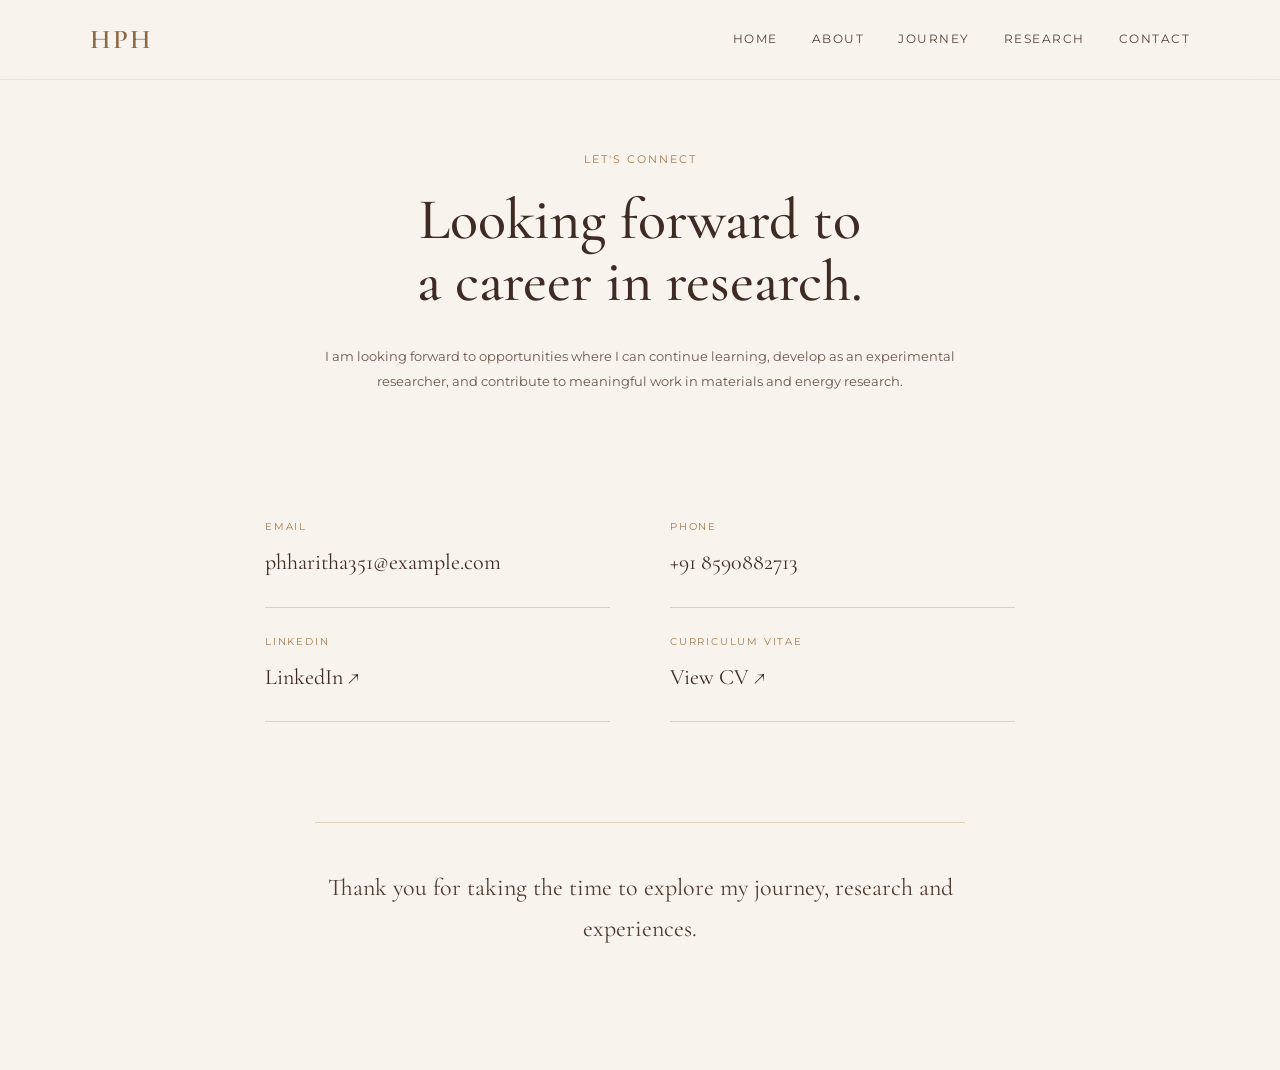
==== contact.html @ e6fc6fc9 "Add files via upload" ====
<!DOCTYPE html>
<html lang="en">

<head>

    <meta charset="UTF-8">

    <meta name="viewport" content="width=device-width, initial-scale=1.0">

    <title>Contact | Haritha PH</title>

    <link rel="stylesheet" href="style.css">

    <link
        href="https://fonts.googleapis.com/css2?family=Cormorant+Garamond:wght@400;500;600&family=Montserrat:wght@300;400;500&display=swap"
        rel="stylesheet"
    >

</head>


<body>


    <!-- =========================
         NAVIGATION
    ========================= -->

    <header class="navbar">

    <div class="logo">
        HPH
    </div>

    <nav>
        <a href="index.html">Home</a>
        <a href="about.html">About</a>
        <a href="journey.html">Journey</a>
        <a href="project.html">Research</a>
        <a href="contact.html">Contact</a>
    </nav>

</header>



    <!-- =========================
         CONTACT PAGE
    ========================= -->

    <main class="contact-page">


        <section class="contact-intro">

            <p class="story-label">
                LET'S CONNECT
            </p>

            <h1>
                Looking forward to
                <br>
                a career in research.
            </h1>

            <p class="contact-description">
                I am looking forward to opportunities where I can continue
                learning, develop as an experimental researcher, and
                contribute to meaningful work in materials and energy research.
            </p>

        </section>



        <!-- =========================
             CONTACT DETAILS
        ========================= -->

        <section class="contact-details">

            <div class="contact-item">

                <span>
                    EMAIL
                </span>

                <a href="mailto:phharitha351@example.com">
                    phharitha351@example.com
                </a>

            </div>


            <div class="contact-item">

                <span>
                    PHONE
                </span>

                <a href="tel:+918590882713">
                    +91 8590882713
                </a>

            </div>


            <div class="contact-item">

                <span>
                    LINKEDIN
                </span>

                <a
                    href="linkedin.com/in/haritha-ph"
                    target="_blank"
                >
                    LinkedIn ↗
                </a>

            </div>


            <div class="contact-item">

                <span>
                    CURRICULUM VITAE
                </span>

                <a
                    href="documents/Haritha CV.pdf"
                    target="_blank"
                >
                    View CV ↗
                </a>

            </div>

        </section>



        <div class="contact-closing">

            <p>
                Thank you for taking the time to explore my journey,
                research and experiences.
            </p>

        </div>


    </main>


</body>

</html>
---- style.css ----
/* =========================================
   HARITHA PROFESSIONAL WEBSITE
   Main Styles
   ========================================= */


/* ---------- GENERAL ---------- */

* {
    margin: 0;
    padding: 0;
    box-sizing: border-box;
}

html {
    scroll-behavior: smooth;
}

body {
    background: #f8f3ec;
    color: #3d2b24;
    font-family: "Montserrat", sans-serif;
    font-weight: 400;
    line-height: 1.7;
}


/* ---------- NAVIGATION ---------- */

.navbar {
    position: fixed;
    top: 0;
    left: 0;

    width: 100%;
    height: 80px;

    display: flex;
    align-items: center;
    justify-content: space-between;

    padding: 0 7%;

    background: rgba(248, 243, 236, 0.88);
    backdrop-filter: blur(12px);

    border-bottom: 1px solid rgba(139, 105, 70, 0.12);

    z-index: 1000;
}


/* Logo */

.logo {
    font-family: "Cormorant Garamond", serif;
    font-size: 27px;
    font-weight: 600;
    letter-spacing: 2px;
    color: #8b6946;
}


/* Navigation links */

.navbar nav {
    display: flex;
    gap: 34px;
}

.navbar nav a {
    text-decoration: none;
    color: #594239;

    font-size: 12px;
    letter-spacing: 1.5px;
    text-transform: uppercase;

    transition: color 0.3s ease;
}

.navbar nav a:hover {
    color: #b28a57;
}


/* ---------- HERO ---------- */

.hero {
    min-height: 100vh;

    display: flex;
    align-items: center;

    position: relative;

    padding: 140px 10% 100px;

    overflow: hidden;
}


/* Hero text */

.hero-content {
    width: 62%;
    position: relative;
    z-index: 2;
}


.small-label,
.section-label {
    font-size: 11px;
    letter-spacing: 3px;
    text-transform: uppercase;
    color: #a07b4f;
    margin-bottom: 25px;
}


/* Main name */

.hero h1 {
    font-family: "Cormorant Garamond", serif;

    font-size: clamp(70px, 9vw, 125px);

    font-weight: 500;
    line-height: 0.9;

    color: #3d2b24;

    margin-bottom: 28px;
}

.hero h1 span {
    color: #a67c4e;
}


/* Academic title */

.hero h2 {
    font-family: "Cormorant Garamond", serif;

    font-size: 29px;
    line-height: 1.2;

    font-weight: 500;

    color: #513b30;

    margin-bottom: 28px;
}

.hero h2 span {
    color: #9a744b;
}


/* Description */

.hero-description {
    max-width: 600px;

    font-size: 15px;
    line-height: 1.9;

    color: #6b584f;

    margin-bottom: 38px;
}


/* ---------- BUTTONS ---------- */

.hero-buttons {
    display: flex;
    gap: 15px;
    flex-wrap: wrap;
}

.button {
    display: inline-block;

    padding: 13px 25px;

    text-decoration: none;

    font-size: 11px;
    letter-spacing: 1.4px;
    text-transform: uppercase;

    transition: all 0.3s ease;
}


/* Primary */

.primary-button {
    background: #8b6946;
    color: #fffaf4;
}

.primary-button:hover {
    background: #6f5137;
    transform: translateY(-2px);
}


/* Secondary */

.secondary-button {
    border: 1px solid #bda27f;
    color: #76583e;
}

.secondary-button:hover {
    background: #eee3d5;
    transform: translateY(-2px);
}


/* ---------- HERO DECORATION ---------- */

/* =========================
   HERO PHOTO COLLAGE
========================= */

.hero-collage {
    position: relative;
    width: 520px;
    height: 500px;
    margin-left: auto;
}

.hero-collage .photo {
    position: absolute;
    overflow: hidden;
    border: none;
    padding: 0;
    background: transparent;
    box-shadow: 0 10px 25px rgba(61, 43, 36, 0.12);
    border-radius: 2px;
}

.hero-collage .photo img {
    display: block;
    width: 100%;
    height: 100%;
    object-fit: cover;
}


/* Top left */

.hero-collage .photo-1 {
    width: 245px;
    height: 150px;
    top: 5px;
    left: 0;
}


/* Top right */

.hero-collage .photo-2 {
    width: 245px;
    height: 150px;
    top: 5px;
    right: 0;
}


/* Center */

.hero-collage .photo-3 {
    width: 290px;
    height: 165px;
    top: 167px;
    left: 115px;
    z-index: 3;
}


/* Bottom left */

.hero-collage .photo-4 {
    width: 245px;
    height: 150px;
    bottom: 0;
    left: 0;
    z-index: 2;
}


/* Bottom right */

.hero-collage .photo-5 {
    width: 245px;
    height: 150px;
    bottom: 0;
    right: 0;
    z-index: 2;
}

/* Gentle hover */

.hero-collage .photo:hover {
    transform: scale(1.025);
    z-index: 10;
    box-shadow: 0 15px 32px rgba(61, 43, 36, 0.18);
}

/* ---------- INTRODUCTION ---------- */

.intro-section {
    max-width: 950px;

    margin: 0 auto;

    padding: 150px 8%;
}


.intro-section h2,
.journey-preview h2,
.research-preview h2,
.skills-preview h2,
.contact-section h2 {

    font-family: "Cormorant Garamond", serif;

    font-size: clamp(42px, 5vw, 65px);

    font-weight: 500;

    line-height: 1.05;

    color: #432f27;

    margin-bottom: 35px;
}


.intro-text {
    max-width: 720px;

    font-size: 15px;

    line-height: 2;

    color: #6c5a50;

    margin-bottom: 22px;
}


/* ---------- SECTION PLACEHOLDERS ---------- */

.journey-preview,
.research-preview,
.skills-preview,
.contact-section {

    min-height: 70vh;

    padding: 150px 10%;

    display: flex;

    flex-direction: column;

    justify-content: center;
}


/* Journey */

.journey-preview {
    background: #efe4d6;
}


/* Research */

.research-preview {
    background: #f8f3ec;
}


/* Skills */

.skills-preview {
    background: #eee2d4;
}


/* Contact */

.contact-section {
    background: #3d2b24;

    color: #f8f3ec;

    text-align: center;

    align-items: center;
}

.contact-section h2 {
    color: #f8f3ec;
}

.contact-section p {
    max-width: 550px;

    color: #d8c8b8;

    font-size: 15px;
}


/* ---------- ANIMATION ---------- */

@keyframes gentleFloat {

    0% {
        transform: translateY(0);
    }

    50% {
        transform: translateY(-10px);
    }

    100% {
        transform: translateY(0);
    }
}


/* ---------- MOBILE ---------- */

@media (max-width: 900px) {

    .navbar {
        padding: 0 5%;
    }

    .navbar nav {
        gap: 15px;
    }

    .navbar nav a {
        font-size: 9px;
        letter-spacing: 1px;
    }

    .hero {
        padding: 130px 8% 80px;
    }

    .hero-content {
        width: 100%;
    }

    .hero-decoration {
        opacity: 0.25;

        right: -90px;

        width: 280px;
        height: 380px;
    }

    .hero h1 {
        font-size: 75px;
    }

    .hero h2 {
        font-size: 25px;
    }

    .intro-section,
    .journey-preview,
    .research-preview,
    .skills-preview,
    .contact-section {

        padding: 100px 8%;
    }
}


@media (max-width: 600px) {

    .navbar {
        height: 70px;
    }

    .logo {
        font-size: 23px;
    }

    .navbar nav {
        display: none;
    }

    .hero {
        min-height: 100vh;

        padding-top: 120px;
    }

    .hero h1 {
        font-size: 65px;
    }

    .hero h2 {
        font-size: 22px;
    }

    .hero-description {
        font-size: 14px;
    }

    .hero-decoration {
        display: none;
    }

    .intro-section h2,
    .journey-preview h2,
    .research-preview h2,
    .skills-preview h2,
    .contact-section h2 {

        font-size: 45px;
    }
}
/* =========================
   ABOUT PAGE
========================= */

.about-page {
    min-height: 100vh;
    padding: 150px 8% 80px;
    background: #f8f3ec;
}


/* Page heading */

.about-heading {
    text-align: center;
    margin-bottom: 70px;
}

.about-heading .section-label {
    margin-bottom: 12px;
}

.about-heading h1 {
    font-family: "Cormorant Garamond", serif;
    font-size: 64px;
    font-weight: 500;
    color: #3d2b24;
    margin: 0;
}


/* Main content */

.about-content {
    max-width: 1100px;
    margin: 0 auto;

    display: grid;
    grid-template-columns: 420px 1fr;
    gap: 90px;

    align-items: center;
}


/* Photo */

.about-photo {
    width: 100%;
    height: 520px;
    overflow: hidden;
    box-shadow: 0 18px 40px rgba(61, 43, 36, 0.12);
}

.about-photo img {
    width: 100%;
    height: 100%;
    display: block;
    object-fit: cover;
}


/* Text */

.about-text {
    max-width: 560px;
}

.about-text p {
    font-family: "Montserrat", sans-serif;
    font-size: 15px;
    font-weight: 400;
    line-height: 1.9;
    color: #5a4941;
    margin-bottom: 22px;
}

.about-text .about-intro {
    font-family: "Cormorant Garamond", serif;
    font-size: 27px;
    line-height: 1.45;
    color: #3d2b24;
    margin-bottom: 28px;
}


/* Small decorative line */

.about-line {
    width: 55px;
    height: 1px;
    background: #b58b55;
    margin: 35px 0 25px;
}


/* Closing thought */

.about-text .about-quote {
    font-family: "Cormorant Garamond", serif;
    font-size: 25px;
    line-height: 1.35;
    color: #8b6844;
    margin: 0;
}
/* =========================
   ACADEMIC JOURNEY PAGE
========================= */

.journey-page {
    min-height: 100vh;
    padding: 150px 8% 100px;
    background: #f8f3ec;
}


/* Page heading */

.journey-heading {
    text-align: center;
    margin-bottom: 90px;
}

.journey-heading .section-label {
    margin-bottom: 12px;
}

.journey-heading h1 {
    font-family: "Cormorant Garamond", serif;
    font-size: 64px;
    font-weight: 500;
    color: #3d2b24;
    margin: 0;
}


/* BSc title */

.bsc-section {
    max-width: 1150px;
    margin: 0 auto;
}

.bsc-title {
    margin-bottom: 5px;
}

.journey-year {
    font-family: "Montserrat", sans-serif;
    font-size: 12px;
    letter-spacing: 2px;
    color: #a27b52;
    margin-bottom: 8px;
}

.bsc-title h2 {
    font-family: "Cormorant Garamond", serif;
    font-size: 48px;
    font-weight: 500;
    color: #3d2b24;
    margin: 0 0 5px;
}

.institution {
    font-family: "Montserrat", sans-serif;
    font-size: 14px;
    color: #6a574e;
    margin: 0;
}


/* Thesis + photos */

.bsc-layout {
    display: grid;
    grid-template-columns: 360px 1fr;
    gap: 65px;
    align-items: start;
}


/* Thesis */

.bsc-thesis {
    text-align: center;
}

.bsc-thesis img {
    width: 100%;
    max-width: 330px;
    display: block;
    margin: 0 auto;
    box-shadow: 0 15px 35px rgba(61, 43, 36, 0.13);
}

.thesis-link {
    display: inline-block;
    margin-top: 18px;

    font-family: "Montserrat", sans-serif;
    font-size: 12px;
    letter-spacing: 0.5px;

    color: #8b6844;
    text-decoration: none;

    border-bottom: 1px solid #c7a77d;
    padding-bottom: 3px;

    transition: 0.3s ease;
}

.thesis-link:hover {
    color: #3d2b24;
    border-color: #3d2b24;
}


/* Four landscape photos */

.bsc-photos {
    display: grid;
    grid-template-columns: 1fr 1fr;
    gap: 18px;
}

.bsc-photo {
    width: 100%;
    aspect-ratio: 16 / 10;
    overflow: hidden;
    box-shadow: 0 10px 25px rgba(61, 43, 36, 0.10);
}

.bsc-photo img {
    width: 100%;
    height: 100%;
    display: block;
    object-fit: cover;

    transition: transform 0.4s ease;
}

.bsc-photo:hover img {
    transform: scale(1.03);
}


/* BSc writing */

.bsc-story {
    margin-top: 75px;

    display: grid;
    grid-template-columns: repeat(3, 1fr);
    gap: 55px;

    border-top: 1px solid rgba(181, 139, 85, 0.35);
    padding-top: 35px;
}

.story-label {
    font-family: "Montserrat", sans-serif;
    font-size: 11px;
    letter-spacing: 2px;
    color: #a27b52;
    margin-bottom: 12px;
}

.bsc-story > div > p:last-child {
    font-family: "Montserrat", sans-serif;
    font-size: 13px;
    line-height: 1.8;
    color: #5a4941;
    margin: 0;
}
/* =========================
   MSc SECTION
========================= */

.msc-section {
    max-width: 1150px;
    margin: 150px auto 0;
}


/* MSc title */

.msc-title {
    margin-bottom: 30px;
}

.msc-title h2 {
    font-family: "Cormorant Garamond", serif;
    font-size: 48px;
    font-weight: 500;
    color: #3d2b24;
    margin: 0 0 5px;
}


/* Photos + highlights */

.msc-intro-layout {
    display: grid;
    grid-template-columns: 1fr 320px;
    gap: 70px;
    align-items: center;
}


/* =========================
   FIVE COLLEGE PHOTOS
   2 — 1 — 2
========================= */

.msc-photos {
    display: grid;
    grid-template-columns: 1fr 1fr;
    gap: 14px;
    align-items: center;
}


/* Landscape photos */

.msc-photo {
    width: 100%;
    height: 125px;
    overflow: hidden;
    box-shadow: 0 10px 25px rgba(61, 43, 36, 0.10);
}

.msc-photo img {
    width: 100%;
    height: 100%;
    display: block;
    object-fit: cover;
}


/* Middle portrait photo */

.msc-photo:nth-child(3) {
    grid-column: 1 / -1;

    width: 125px;
    height: 165px;

    justify-self: center;
}
/* MSc photo hover */

.msc-photo img {
    transition: transform 0.5s ease;
}

.msc-photo:hover img {
    transform: scale(1.05);
}

/* =========================
   MSc HIGHLIGHTS
========================= */

.msc-highlights {
    display: flex;
    flex-direction: column;
    gap: 35px;
}

.msc-highlight {
    display: flex;
    align-items: center;
    gap: 18px;

    border-bottom: 1px solid rgba(181, 139, 85, 0.35);
    padding-bottom: 18px;
}

.msc-highlight span {
    font-family: "Montserrat", sans-serif;
    font-size: 11px;
    letter-spacing: 1px;
    color: #a27b52;
}

.msc-highlight p {
    font-family: "Cormorant Garamond", serif;
    font-size: 23px;
    color: #3d2b24;
    margin: 0;
}
/* =========================================================
   SCIENCE COMMUNICATION INTERNSHIP
   ========================================================= */

.science-communication {
    width: 100%;
    max-width: 1100px;
    margin: 100px auto;
    padding: 0 30px;
    box-sizing: border-box;
}


/* Heading / introduction */

.science-header {
    margin-bottom: 45px;
}

.science-header .story-label {
    margin-bottom: 12px;
}

.science-header h3 {
    margin-bottom: 20px;
}

.science-header .experience-item {
    margin-bottom: 8px;
}

.science-header .experience-date {
    margin-top: 18px;
}


/* Main two-column area */

.science-content {
    display: grid;
    grid-template-columns: minmax(280px, 0.8fr) minmax(420px, 1.2fr);
    gap: 45px;
    align-items: start;
}


/* Internship report */

.science-report {
    width: 100%;
}

.science-report img {
    display: block;
    width: 100%;
    height: auto;
    max-height: 620px;
    object-fit: contain;
    object-position: top center;
}

.science-report .thesis-link {
    display: inline-block;
    margin-top: 18px;
}


/* Photo grid */

.science-photos {
    display: grid;
    grid-template-columns: 1fr 1fr;
    gap: 18px;
    width: 100%;
}


/* Individual photo */

.science-photo {
    width: 100%;
    height: 250px;
    overflow: hidden;
}

.science-photo img {
    display: block;
    width: 100%;
    height: 100%;
    object-fit: cover;
}


/* Reflection */

.science-description {
    max-width: 850px;
    margin-top: 45px;
}

.science-description p {
    line-height: 1.8;
}


/* =========================================================
   MOBILE
   ========================================================= */

@media (max-width: 800px) {

    .science-communication {
        margin: 70px auto;
        padding: 0 20px;
    }

    .science-content {
        grid-template-columns: 1fr;
        gap: 40px;
    }

    .science-photos {
        grid-template-columns: 1fr 1fr;
        gap: 12px;
    }

    .science-photo {
        height: 200px;
    }

}


@media (max-width: 500px) {

    .science-photos {
        grid-template-columns: 1fr;
    }

    .science-photo {
        height: 260px;
    }

}
/* =========================================================
   PHOTO HOVER ZOOM — MSc + Science Communication
   ========================================================= */

.msc-experience .experience-photo,
.science-communication .science-photo {
    overflow: hidden;
    cursor: pointer;
}

.msc-experience .experience-photo img,
.science-communication .science-photo img {
    transition: transform 0.5s ease;
}

.msc-experience .experience-photo:hover img,
.science-communication .science-photo:hover img {
    transform: scale(1.05);
}
/* =========================================================
   ANERT INTERNSHIP
   ========================================================= */

.anert-section {
    max-width: 1150px;
    margin: 150px auto 0;
    padding: 0 20px;
}


/* =========================
   ANERT HEADER
========================= */

.anert-header {
    margin-bottom: 45px;
}

.anert-header h3 {
    font-family: "Cormorant Garamond", serif;
    font-size: 42px;
    font-weight: 500;
    color: #3d2b24;
    margin: 0 0 20px;
}


/* =========================
   PHOTOS + REPORT
========================= */

.anert-content {
    display: grid;
    grid-template-columns: 1.25fr 0.75fr;
    gap: 60px;
    align-items: start;
}


/* =========================
   FOUR PHOTOS
========================= */

.anert-photos {
    display: grid;
    grid-template-columns: 1fr 1fr;
    gap: 16px;
    align-items: stretch;
}


/* Photo containers */

.anert-photo {
    overflow: hidden;
    box-shadow: 0 10px 25px rgba(61, 43, 36, 0.10);
    cursor: pointer;
}


/* Landscape photos */

.anert-landscape {
    height: 250px;
}


/* Portrait photo */

.anert-portrait {
    height: 250px;
}


/* Images */

.anert-photo img {
    width: 100%;
    height: 100%;
    display: block;
    object-fit: cover;
    transition: transform 0.5s ease;
}


/* Hover zoom */

.anert-photo:hover img {
    transform: scale(1.05);
}


/* =========================
   REPORT
========================= */

.anert-report {
    width: 100%;
}

.anert-report img {
    width: 100%;
    max-height: 560px;
    display: block;
    object-fit: contain;
    object-position: top center;
}

.anert-report .thesis-link {
    display: inline-block;
    margin-top: 18px;
}


/* =========================
   DESCRIPTION
========================= */

.anert-description {
    max-width: 850px;
    margin-top: 50px;
}

.anert-description p {
    line-height: 1.8;
}


/* =========================
   MOBILE
========================= */

@media (max-width: 800px) {

    .anert-section {
        margin: 100px auto 0;
    }

    .anert-content {
        grid-template-columns: 1fr;
        gap: 40px;
    }

    .anert-landscape {
        height: 150px;
    }

    .anert-portrait {
        height: 230px;
    }

}


@media (max-width: 500px) {

    .anert-photos {
        grid-template-columns: 1fr;
    }

    .anert-landscape,
    .anert-portrait {
        height: 250px;
    }

}
/* =========================================================
   KODAIKANAL SOLAR OBSERVATORY
   ========================================================= */

.kso-section {
    max-width: 1150px;
    margin: 150px auto 0;
    padding: 0 20px 120px;
}


/* =========================
   HEADER
========================= */

.kso-header {
    text-align: center;
    margin-bottom: 45px;
}

.kso-header .story-label {
    margin-bottom: 12px;
}

.kso-header h3 {
    font-family: "Cormorant Garamond", serif;
    font-size: 42px;
    font-weight: 500;
    color: #3d2b24;
    margin: 0 0 15px;
}

.kso-header .experience-date {
    margin: 0;
}


/* =========================
   PHOTO GALLERY
========================= */

.kso-photos {
    display: grid;
    grid-template-columns: 1fr 1fr 1fr;
    gap: 18px;
}


/* Individual photos */

.kso-photo {
    width: 100%;
    height: 190px;
    overflow: hidden;
    box-shadow: 0 10px 25px rgba(61, 43, 36, 0.10);
    cursor: pointer;
}


/* Images */

.kso-photo img {
    width: 100%;
    height: 100%;
    display: block;
    object-fit: cover;
    transition: transform 0.5s ease;
}


/* Hover zoom */

.kso-photo:hover img {
    transform: scale(1.05);
}


/* =========================
   CENTRE STORY
========================= */

.kso-story {
    max-width: 700px;
    margin: 55px auto 0;
    text-align: center;
}

.kso-story h4 {
    font-family: "Cormorant Garamond", serif;
    font-size: 32px;
    font-weight: 500;
    color: #3d2b24;
    margin: 0 0 15px;
}

.kso-story p {
    font-family: "Montserrat", sans-serif;
    font-size: 13px;
    line-height: 1.9;
    color: #6b574d;
    margin: 0;
}


/* =========================
   MOBILE
========================= */

@media (max-width: 800px) {

    .kso-section {
        margin: 100px auto 0;
    }

    .kso-photos {
        grid-template-columns: 1fr 1fr;
        gap: 12px;
    }

    .kso-photo {
        height: 150px;
    }

}


@media (max-width: 500px) {

    .kso-photos {
        grid-template-columns: 1fr;
    }

    .kso-photo {
        height: 210px;
    }

}
/* =========================================================
   MSc RESEARCH PROJECT PAGE
   ========================================================= */


/* =========================
   PROJECT PAGE
========================= */

.project-page {
    max-width: 1150px;
    margin: 0 auto;
    padding: 120px 20px 100px;
}


/* =========================
   PROJECT INTRO
========================= */

.project-intro {
    max-width: 900px;
    margin: 0 auto 140px;
    text-align: center;
}

.project-intro .story-label {
    margin-bottom: 18px;
}

.project-intro h1 {
    font-family: "Cormorant Garamond", serif;
    font-size: 52px;
    line-height: 1.08;
    font-weight: 500;
    color: #3d2b24;
    margin: 0 auto 25px;
}

.project-institution {
    font-family: "Montserrat", sans-serif;
    font-size: 13px;
    letter-spacing: 0.5px;
    color: #6b574d;
    margin-bottom: 10px;
}

.project-date {
    font-family: "Montserrat", sans-serif;
    font-size: 11px;
    letter-spacing: 2px;
    color: #a27b52;
    margin: 0;
}


/* =========================
   SECTION 1 — RESEARCH
========================= */

.research-section {
    margin-bottom: 160px;
}

.research-heading {
    max-width: 720px;
    margin-bottom: 60px;
}

.research-heading h2,
.laboratory-heading h2 {
    font-family: "Cormorant Garamond", serif;
    font-size: 44px;
    line-height: 1.15;
    font-weight: 500;
    color: #3d2b24;
    margin: 0 0 20px;
}

.research-heading > p:last-child,
.laboratory-heading > p:last-child {
    font-family: "Montserrat", sans-serif;
    font-size: 13px;
    line-height: 1.9;
    color: #6b574d;
    margin: 0;
}


/* =========================
   THESIS + MEMORIES
========================= */

.research-layout {
    display: grid;
    grid-template-columns: 0.75fr 1.25fr;
    gap: 55px;
    align-items: start;
}


/* Thesis */

.research-thesis {
    width: 100%;
}

.research-thesis img {
    width: 100%;
    display: block;
    max-height: 600px;
    object-fit: contain;
    object-position: top center;
}

.research-thesis .thesis-link {
    display: inline-block;
    margin-top: 18px;
}


/* Memories */

.research-memories {
    display: grid;
    grid-template-columns: 1fr 1fr;
    gap: 16px;
}

.research-memory {
    height: 230px;
    overflow: hidden;
    box-shadow: 0 10px 25px rgba(61, 43, 36, 0.10);
    cursor: pointer;
}

.research-memory img {
    width: 100%;
    height: 100%;
    display: block;
    object-fit: contain;
    transition: transform 0.5s ease;
}


.research-memory:hover img {
    transform: scale(1.05);
}


/* =========================
   RESEARCH REFLECTION
========================= */

.research-reflection {
    max-width: 780px;
    margin: 55px auto 0;
    text-align: center;
}

.research-reflection p {
    font-family: "Cormorant Garamond", serif;
    font-size: 22px;
    line-height: 1.7;
    color: #4f3b32;
    margin: 0;
}


/* =========================================================
   SECTION 2 — LABORATORY
========================================================= */

.laboratory-section {
    margin-bottom: 100px;
}

.laboratory-heading {
    max-width: 720px;
    margin-bottom: 60px;
}


/* =========================
   LABORATORY GALLERY
========================= */

.laboratory-gallery {
    display: grid;
    grid-template-columns: repeat(3, 1fr);
    gap: 22px;
    max-width: 850px;
    margin: 0 auto;
}

.lab-photo {
    width: 100%;
    height: 300px;
    overflow: hidden;
    box-shadow: 0 10px 25px rgba(61, 43, 36, 0.10);
    cursor: pointer;
    background: #f8f3ed;
}

.lab-photo img {
    width: 100%;
    height: 100%;
    display: block;
    object-fit: contain;
    transition: transform 0.5s ease;
}

.lab-photo:hover img {
    transform: scale(1.03);
}


/* =========================
   MOBILE
========================= */

@media (max-width: 800px) {

    .laboratory-gallery {
        grid-template-columns: 1fr 1fr;
        gap: 16px;
        max-width: 650px;
    }

    .lab-photo {
        height: 260px;
    }

}


@media (max-width: 500px) {

    .laboratory-gallery {
        grid-template-columns: 1fr;
        max-width: 400px;
    }

    .lab-photo {
        height: 320px;
    }

}
/* =========================
   TECHNIQUES
========================= */

.research-techniques {
    display: grid;
    grid-template-columns: 1fr 1fr;
    gap: 0 50px;
    margin-top: 70px;
}

.technique-item {
    border-bottom: 1px solid rgba(181, 139, 85, 0.35);
    padding: 22px 0;
}

.technique-item span {
    font-family: "Montserrat", sans-serif;
    font-size: 10px;
    letter-spacing: 1.8px;
    color: #a27b52;
}

.technique-item p {
    font-family: "Cormorant Garamond", serif;
    font-size: 21px;
    line-height: 1.4;
    color: #3d2b24;
    margin: 8px 0 0;
}


/* =========================
   PRESENTATION
========================= */

.project-presentation {
    display: grid;
    grid-template-columns: 1.1fr 0.9fr;
    gap: 60px;
    align-items: center;
    margin-top: 100px;
}

.presentation-image {
    overflow: hidden;
    box-shadow: 0 10px 30px rgba(61, 43, 36, 0.10);
}

.presentation-image img {
    width: 100%;
    display: block;
    transition: transform 0.5s ease;
}

.presentation-image:hover img {
    transform: scale(1.03);
}

.presentation-text h3 {
    font-family: "Cormorant Garamond", serif;
    font-size: 38px;
    font-weight: 500;
    color: #3d2b24;
    margin: 0 0 18px;
}

.presentation-text > p:not(.story-label) {
    font-family: "Montserrat", sans-serif;
    font-size: 13px;
    line-height: 1.9;
    color: #6b574d;
    margin-bottom: 25px;
}

.presentation-text .thesis-link {
    display: inline-block;
}


/* =========================
   FINAL REFLECTION
========================= */

.laboratory-reflection {
    max-width: 780px;
    margin: 100px auto 0;
    padding-top: 45px;
    border-top: 1px solid rgba(181, 139, 85, 0.35);
    text-align: center;
}

.laboratory-reflection p {
    font-family: "Cormorant Garamond", serif;
    font-size: 23px;
    line-height: 1.7;
    color: #4f3b32;
    margin: 0;
}


/* =========================================================
   MOBILE
========================================================= */

@media (max-width: 800px) {

    .project-page {
        padding: 90px 20px 70px;
    }

    .project-intro {
        margin-bottom: 100px;
    }

    .project-intro h1 {
        font-size: 42px;
    }

    .research-heading h2,
    .laboratory-heading h2 {
        font-size: 38px;
    }

    .research-layout {
        grid-template-columns: 1fr;
        gap: 45px;
    }

    .research-memories {
        grid-template-columns: 1fr 1fr;
    }

    .laboratory-gallery {
        grid-template-columns: 1fr 1fr;
    }

    .project-presentation {
        grid-template-columns: 1fr;
        gap: 40px;
    }

}


@media (max-width: 500px) {

    .project-intro h1 {
        font-size: 36px;
    }

    .research-heading h2,
    .laboratory-heading h2 {
        font-size: 34px;
    }

    .research-memories {
        grid-template-columns: 1fr;
    }

    .laboratory-gallery {
        grid-template-columns: 1fr;
    }

    .lab-photo {
        height: 230px;
    }

    .research-techniques {
        grid-template-columns: 1fr;
    }

}
 /* =========================================================
    CONTACT PAGE
========================================================= */


/* =========================
   CONTACT PAGE
========================= */

.contact-page {
    max-width: 1000px;
    margin: 0 auto;
    padding: 150px 20px 120px;
}


/* =========================
   CONTACT INTRO
========================= */

.contact-intro {
    max-width: 750px;
    margin: 0 auto;
    text-align: center;
}

.contact-intro .story-label {
    margin-bottom: 20px;
}

.contact-intro h1 {
    font-family: "Cormorant Garamond", serif;
    font-size: 58px;
    line-height: 1.08;
    font-weight: 500;
    color: #3d2b24;
    margin: 0 0 30px;
}

.contact-description {
    font-family: "Montserrat", sans-serif;
    font-size: 13px;
    line-height: 1.9;
    color: #6b574d;
    max-width: 650px;
    margin: 0 auto;
}


/* =========================
   CONTACT DETAILS
========================= */

.contact-details {
    max-width: 750px;
    margin: 100px auto 0;
    display: grid;
    grid-template-columns: 1fr 1fr;
    gap: 0 60px;
}

.contact-item {
    padding: 25px 0;
    border-bottom: 1px solid rgba(181, 139, 85, 0.35);
}

.contact-item span {
    display: block;
    font-family: "Montserrat", sans-serif;
    font-size: 10px;
    letter-spacing: 1.8px;
    color: #a27b52;
    margin-bottom: 9px;
}

.contact-item a {
    font-family: "Cormorant Garamond", serif;
    font-size: 22px;
    color: #3d2b24;
    text-decoration: none;
    transition: color 0.3s ease;
}

.contact-item a:hover {
    color: #a27b52;
}


/* =========================
   CLOSING
========================= */

.contact-closing {
    max-width: 650px;
    margin: 100px auto 0;
    text-align: center;
    padding-top: 45px;
    border-top: 1px solid rgba(181, 139, 85, 0.35);
}

.contact-closing p {
    font-family: "Cormorant Garamond", serif;
    font-size: 24px;
    line-height: 1.7;
    color: #4f3b32;
    margin: 0;
}


/* =========================
   MOBILE
========================= */

@media (max-width: 700px) {

    .contact-page {
        padding: 100px 20px 80px;
    }

    .contact-intro h1 {
        font-size: 46px;
    }

    .contact-details {
        grid-template-columns: 1fr;
        margin-top: 70px;
    }

    .contact-closing {
        margin-top: 70px;
    }

}
/* =========================
   NAVIGATION HOVER
========================= */

.navbar nav a {
    transition: color 0.3s ease;
}

.navbar nav a:hover {
    color: #a27b52;
}
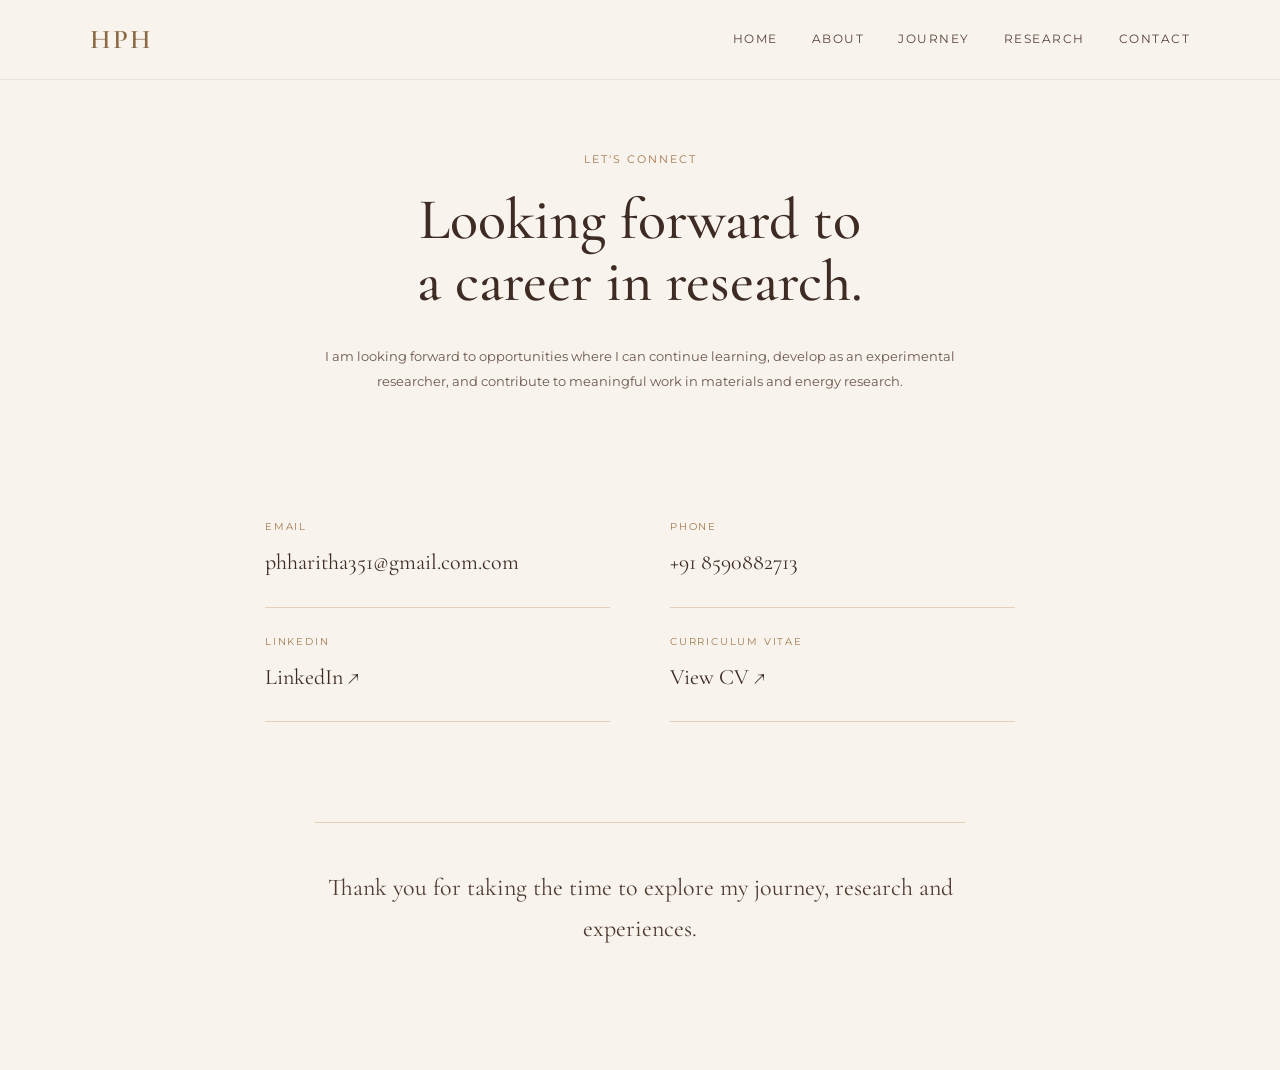
==== commit 082e1dee: "Update contact.html" ====
--- a/contact.html
+++ b/contact.html
@@ -85,8 +85,8 @@
                     EMAIL
                 </span>
 
-                <a href="mailto:phharitha351@example.com">
-                    phharitha351@example.com
+                <a href="mailto:phharitha351@gmail.com">
+                    phharitha351@gmail.com.com
                 </a>
 
             </div>
@@ -112,7 +112,7 @@
                 </span>
 
                 <a
-                    href="linkedin.com/in/haritha-ph"
+                    href="https://www.linkedin.com/in/haritha-ph"
                     target="_blank"
                 >
                     LinkedIn ↗
@@ -155,4 +155,4 @@
 
 </body>
 
-</html>+</html>
